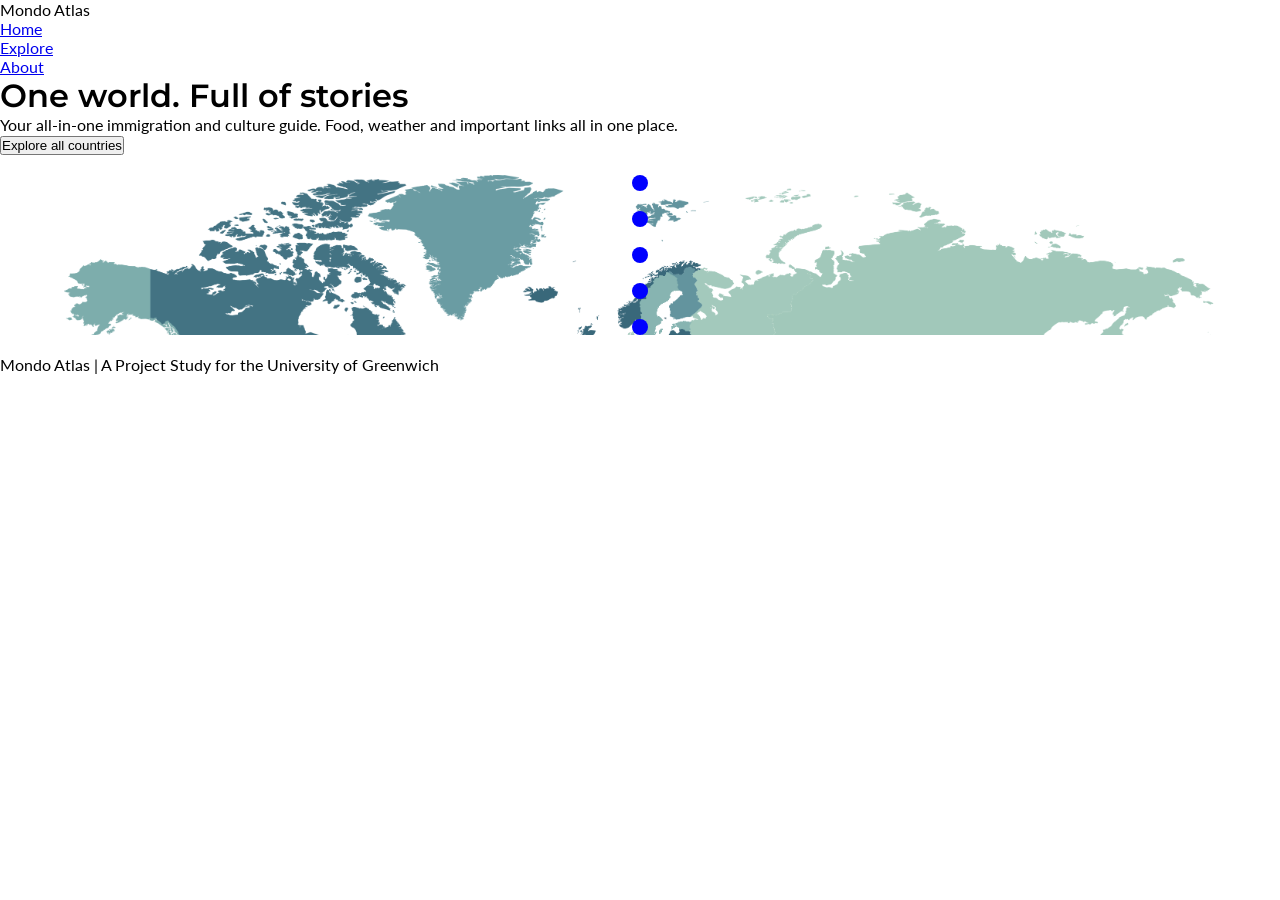
==== index.html @ 80919f71 "feat: add dots for map and initial hover effect" ====
<!DOCTYPE html>
<html lang="en">
<head>
    <title>Mondo Atlas - Home</title>
    <meta charset="UTF-8">
    <meta name="viewport" content="width=device-width, initial-scale=1.0">
    <link rel="stylesheet" type="text/css" href="css/style.css">

    <!-- Google Fonts -->
     <link rel="preconnect" href="https://fonts.googleapis.com">
    <link rel="preconnect" href="https://fonts.gstatic.com" crossorigin>
    <link href="https://fonts.googleapis.com/css2?family=Lato:ital,wght@0,100;0,300;0,400;0,700;0,900;1,100;1,300;1,400;1,700;1,900&family=Montserrat:ital,wght@0,100..900;1,100..900&display=swap" rel="stylesheet">
</head>
<body>
    <!-- Main page navigation -->
    <nav>
        <div>Mondo Atlas</div>
        <ul>
            <li><a href="./index.html">Home</a></li>
            <li><a href="./explore.html">Explore</a></li>
            <li><a href="./about.html">About</a></li>
        </ul>
    </nav>
    <!-- Main content -->
    <main>
        <!-- Hero Section -->
        <header>
            <h1>One world. Full of stories</h1>
            <p>Your all-in-one immigration and culture guide. Food, weather and important links all in one place.</p>
            <a href="./explore.html"><button type="button">Explore all countries</button></a>
        </header>
        <!-- Interactive map -->
        <section id="map">
            <a href="./countries/australia.html"><div class="countryDot" id="australiaDot"></div></a>
            <a href="./countries/canada.html"><div class="countryDot" id="canadaDot"></div></a>
            <a href="./countries/germany.html"><div class="countryDot" id="germanyDot"></div></a>
            <a href="./countries/uae.html"><div class="countryDot" id="uaeDot"></div></a>
            <a href="./countries/usa.html"><div class="countryDot" id="usaDot"></div></a>
        </section>
    </main>
    <footer>Mondo Atlas | A Project Study for the University of Greenwich</footer> 
</body>
</html>
---- css/style.css ----
/* General reset */
*, *::before, *::after {
    box-sizing: border-box;
    margin: 0;
    padding: 0;
}


/* :root {
    --primary: #0EA5E9;
    --primary-dark: #0369A1;
    --primary-light: #E0F2FE;
    --primary-ll: #F0F9FF;
    --surface: #ffffff;
    --surface-2: #F8FAFC;
    --surface-3: #F1F5F9;
    --text-1: #0F172A;
    --text-2: #475569;
    --text-3: #94A3B8;
    --border: #E2E8F0;
    --border-strong: #CBD5E1;
    --font: 'Segoe UI', Arial, sans-serif;
  }
*/

/* Sitewide styles */
body {
    font-family: Lato, sans-serif;
} 

h1, h2 {
    font-family: Montserrat, sans-serif;
    font-weight: 600;
}


/* Interactive Map styles */
#map{
    width: 90%;
    margin: 0 auto;
    background-image: url("../assets/images/world_map.png");
    background-size: cover;
    background-position: top;
}
.countryDot {
    background-color: blue;
    border-radius: 50%;
    width: 1em;
    height: 1em;
    margin: 20px auto;
}

.countryDot:hover {
    background-color: mediumblue;
    box-shadow: 0 0 0.5em 0.2em hsla(195, 53%, 79%, 0.75);
    transform: scale(1.5);
    transition: 0.25s ease-out;
    cursor: pointer;
}
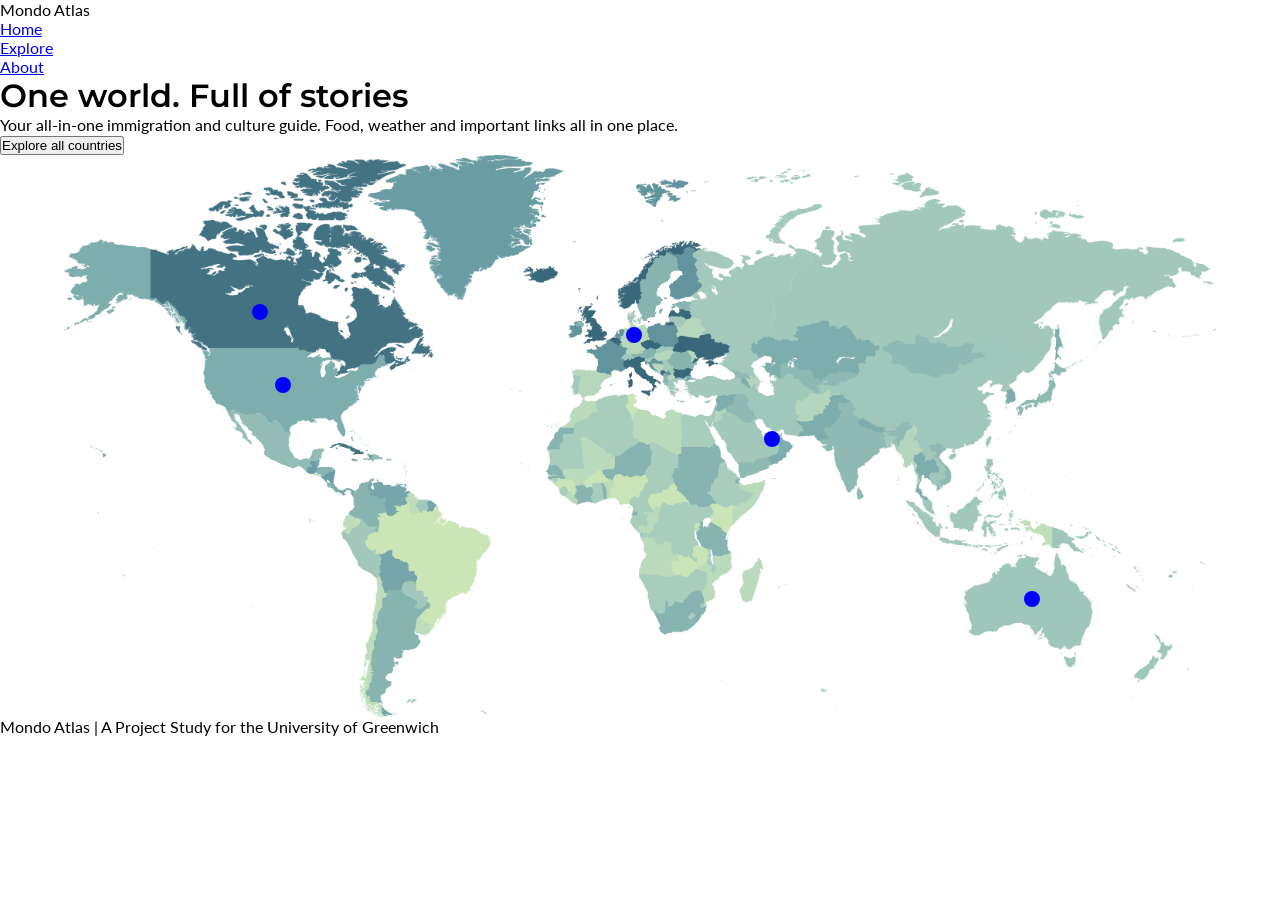
==== commit 4c777f4b: "style: make map dots respond to screen resizing" ====
--- a/index.html
+++ b/index.html
@@ -13,7 +13,7 @@
 </head>
 <body>
     <!-- Main page navigation -->
-    <nav>
+    <nav class="topNav">
         <div>Mondo Atlas</div>
         <ul>
             <li><a href="./index.html">Home</a></li>
--- a/css/style.css
+++ b/css/style.css
@@ -35,21 +35,53 @@
 
 
 /* Interactive Map styles */
+/* Map settings */
 #map{
     width: 90%;
+    max-width: 1600px;
     margin: 0 auto;
+    aspect-ratio: 2.05/1;
     background-image: url("../assets/images/world_map.png");
     background-size: cover;
+    background-repeat: no-repeat;
     background-position: top;
+    position:relative;
 }
+
+/* Dots positions */
 .countryDot {
+    position: absolute;
     background-color: blue;
     border-radius: 50%;
     width: 1em;
     height: 1em;
-    margin: 20px auto;
+    transform: translate(-50%, -50%);
 }
 
+#australiaDot {
+   top: 79%;
+   left: 84%;
+
+}
+#canadaDot {
+    top: 28%;
+    left: 17%;
+}
+
+#germanyDot {
+    top: 32%;
+    left: 49.5%;
+}
+#uaeDot {
+    top: 50.5%;
+    left: 61.5%;
+}
+#usaDot {
+    top: 41%;
+    left: 19%;
+}
+
+ /* Dots glow */
 .countryDot:hover {
     background-color: mediumblue;
     box-shadow: 0 0 0.5em 0.2em hsla(195, 53%, 79%, 0.75);
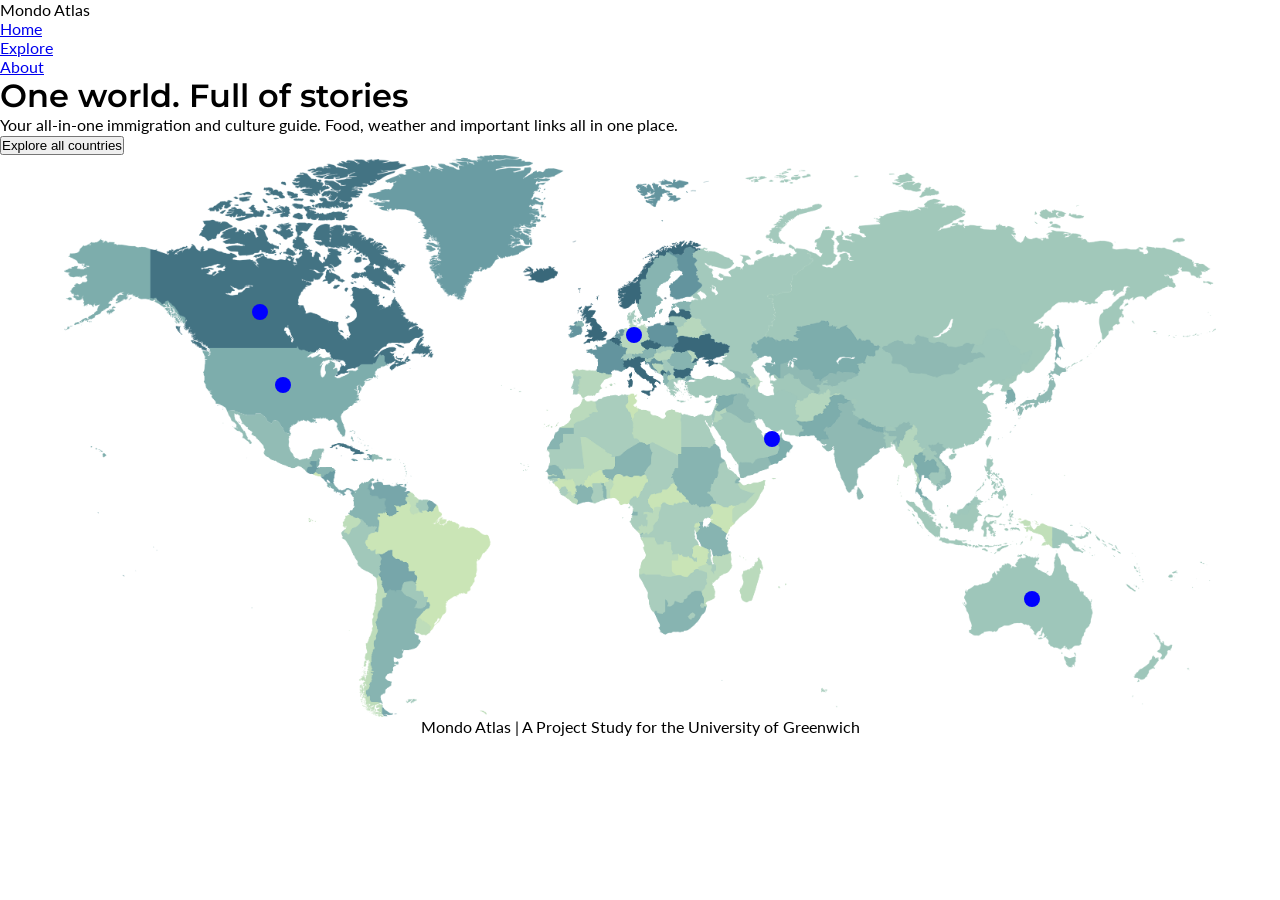
==== commit 20efe84a: "style: add flex to general page style" ====
--- a/index.html
+++ b/index.html
@@ -13,9 +13,9 @@
 </head>
 <body>
     <!-- Main page navigation -->
-    <nav class="topNav">
-        <div>Mondo Atlas</div>
-        <ul>
+    <nav id="topNav">
+        <div id="siteLogo">Mondo Atlas</div>
+        <ul id="navItems">
             <li><a href="./index.html">Home</a></li>
             <li><a href="./explore.html">Explore</a></li>
             <li><a href="./about.html">About</a></li>
--- a/css/style.css
+++ b/css/style.css
@@ -26,6 +26,8 @@
 /* Sitewide styles */
 body {
     font-family: Lato, sans-serif;
+    display: flex;
+    flex-direction: column;
 } 
 
 h1, h2 {
@@ -46,6 +48,7 @@
     background-repeat: no-repeat;
     background-position: top;
     position:relative;
+    flex-grow: 1;
 }
 
 /* Dots positions */
@@ -88,4 +91,8 @@
     transform: scale(1.5);
     transition: 0.25s ease-out;
     cursor: pointer;
+}
+
+footer {
+    align-self: center;
 }
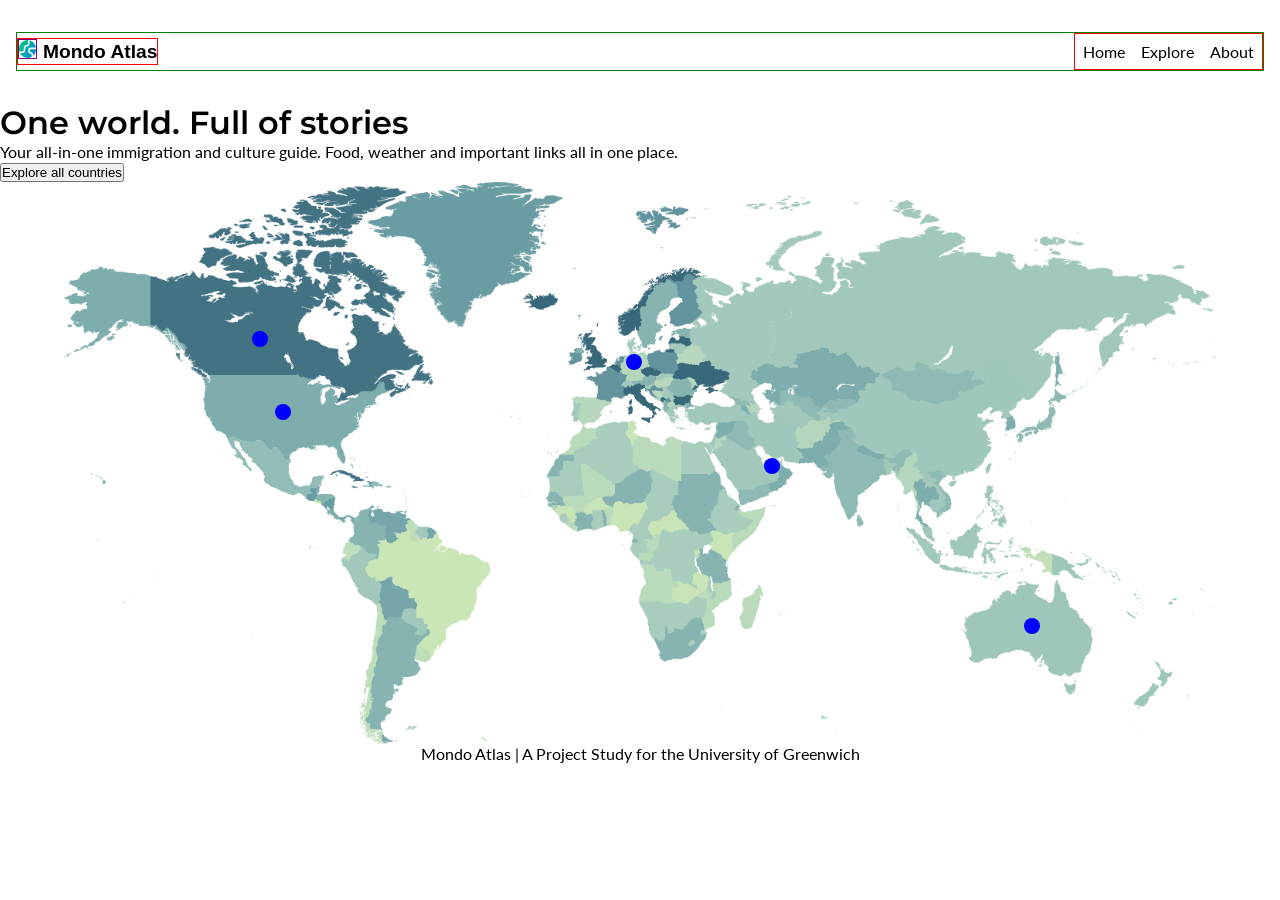
==== commit 240d389e: "feat: initialise navbar styling" ====
--- a/index.html
+++ b/index.html
@@ -14,7 +14,7 @@
 <body>
     <!-- Main page navigation -->
     <nav id="topNav">
-        <div id="siteLogo">Mondo Atlas</div>
+        <a href="./index.html"><div id="siteLogo"><img src="./assets/images/logo.svg" alt="globe logo"><span>Mondo Atlas</span></div></a>
         <ul id="navItems">
             <li><a href="./index.html">Home</a></li>
             <li><a href="./explore.html">Explore</a></li>
--- a/css/style.css
+++ b/css/style.css
@@ -23,7 +23,13 @@
   }
 */
 
-/* Sitewide styles */
+/* ====================================
+SITEWIDE STYLES
+==================================== */
+
+/* For reponsiveness:
+@media (max-width: 768px) {}
+@media (max-width: 576px) {} */
 body {
     font-family: Lato, sans-serif;
     display: flex;
@@ -35,7 +41,53 @@
     font-weight: 600;
 }
 
+/* Top navigation styles */
+#topNav {
+    display: flex;
+    justify-content: space-between;
+    align-items: center;
+    margin: 2em 1em;
+    border: 1px solid green;
 
+}
+
+#siteLogo {
+    font-family: Monserrat, sans-serif;
+    font-weight: 600;
+    font-size: 1.2em;
+    border: 1px solid red;
+    justify-content: center;
+}
+#siteLogo img {
+    height: 1em;
+    width: auto;
+    margin-right: 0.3em;
+    
+    border: 1px solid purple;
+}
+#topNav ul {
+    border: 1px solid red;
+    list-style: none;
+    display: flex;
+}
+
+#navItems li {
+    padding: 0.5em;
+}
+a, a:visited {
+    text-decoration: none;
+    color: black;
+}
+
+/* Footer Styles */
+footer {
+    align-self: center;
+}
+
+
+/* ====================================
+INDEX PAGE STYLES
+==================================== */
 /* Interactive Map styles */
 /* Map settings */
 #map{
@@ -93,6 +145,3 @@
     cursor: pointer;
 }
 
-footer {
-    align-self: center;
-}
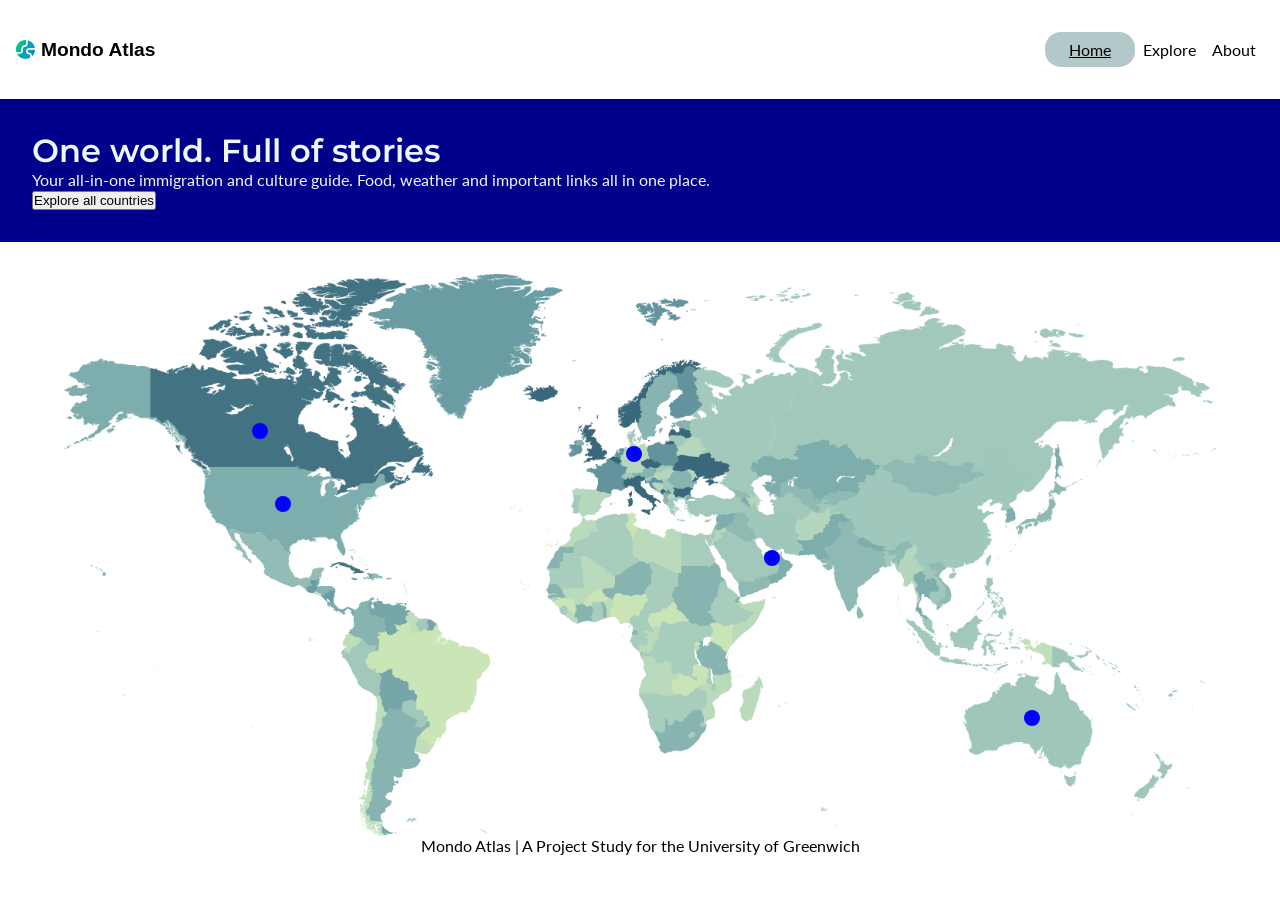
==== commit e070e706: "feat: add general stule to top nav bar index.html" ====
--- a/index.html
+++ b/index.html
@@ -16,7 +16,7 @@
     <nav id="topNav">
         <a href="./index.html"><div id="siteLogo"><img src="./assets/images/logo.svg" alt="globe logo"><span>Mondo Atlas</span></div></a>
         <ul id="navItems">
-            <li><a href="./index.html">Home</a></li>
+            <li id="activeNav"><a href="./index.html">Home</a></li>
             <li><a href="./explore.html">Explore</a></li>
             <li><a href="./about.html">About</a></li>
         </ul>
@@ -24,7 +24,7 @@
     <!-- Main content -->
     <main>
         <!-- Hero Section -->
-        <header>
+        <header class="heroSection">
             <h1>One world. Full of stories</h1>
             <p>Your all-in-one immigration and culture guide. Food, weather and important links all in one place.</p>
             <a href="./explore.html"><button type="button">Explore all countries</button></a>
--- a/css/style.css
+++ b/css/style.css
@@ -47,7 +47,6 @@
     justify-content: space-between;
     align-items: center;
     margin: 2em 1em;
-    border: 1px solid green;
 
 }
 
@@ -55,18 +54,16 @@
     font-family: Monserrat, sans-serif;
     font-weight: 600;
     font-size: 1.2em;
-    border: 1px solid red;
-    justify-content: center;
+    display: flex;
+    align-items: center;
 }
 #siteLogo img {
     height: 1em;
     width: auto;
     margin-right: 0.3em;
-    
-    border: 1px solid purple;
 }
+
 #topNav ul {
-    border: 1px solid red;
     list-style: none;
     display: flex;
 }
@@ -78,11 +75,43 @@
     text-decoration: none;
     color: black;
 }
+#navItems a:hover{
+    text-decoration: underline solid 1px blue;
+    color: blue;
+    padding-bottom: 5px;
+}
+
+#activeNav {
+    background-color: rgb(179, 201, 201);
+    border-radius: 1em;
+    text-decoration: underline solid 1px;
+}
+#activeNav a{
+    padding: 1em;
+}
+#navItems a:active {
+    color: rgb(165, 171, 177);
+    text-decoration: underline solid 1px;
+}
+
+
+/* Hero Section */
+.heroSection {
+    background-color: darkblue;
+    color: aliceblue;
+    padding: 2em;
+    margin-bottom: 2em;
+}
+
+
 
 /* Footer Styles */
 footer {
     align-self: center;
 }
+
+
+
 
 
 /* ====================================
@@ -140,7 +169,7 @@
 .countryDot:hover {
     background-color: mediumblue;
     box-shadow: 0 0 0.5em 0.2em hsla(195, 53%, 79%, 0.75);
-    transform: scale(1.5);
+    transform: scale(1.5) translate(-30%, -30%);
     transition: 0.25s ease-out;
     cursor: pointer;
 }
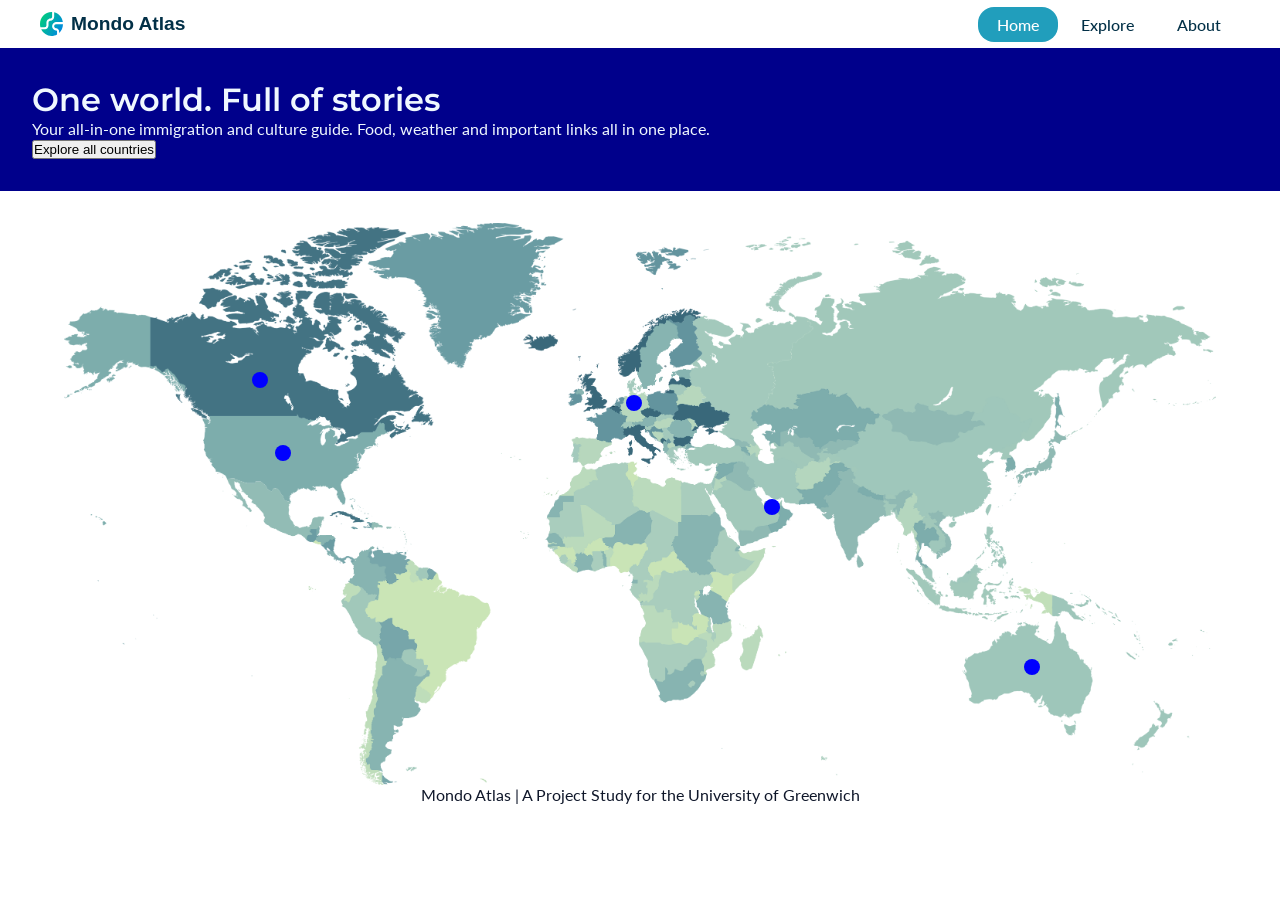
==== commit 92beff2e: "feat: apply styled navigations to all pages" ====
--- a/index.html
+++ b/index.html
@@ -1,5 +1,6 @@
 <!DOCTYPE html>
 <html lang="en">
+
 <head>
     <title>Mondo Atlas - Home</title>
     <meta charset="UTF-8">
@@ -7,14 +8,19 @@
     <link rel="stylesheet" type="text/css" href="css/style.css">
 
     <!-- Google Fonts -->
-     <link rel="preconnect" href="https://fonts.googleapis.com">
+    <link rel="preconnect" href="https://fonts.googleapis.com">
     <link rel="preconnect" href="https://fonts.gstatic.com" crossorigin>
-    <link href="https://fonts.googleapis.com/css2?family=Lato:ital,wght@0,100;0,300;0,400;0,700;0,900;1,100;1,300;1,400;1,700;1,900&family=Montserrat:ital,wght@0,100..900;1,100..900&display=swap" rel="stylesheet">
+    <link
+        href="https://fonts.googleapis.com/css2?family=Lato:ital,wght@0,100;0,300;0,400;0,700;0,900;1,100;1,300;1,400;1,700;1,900&family=Montserrat:ital,wght@0,100..900;1,100..900&display=swap"
+        rel="stylesheet">
 </head>
+
 <body>
     <!-- Main page navigation -->
     <nav id="topNav">
-        <a href="./index.html"><div id="siteLogo"><img src="./assets/images/logo.svg" alt="globe logo"><span>Mondo Atlas</span></div></a>
+        <a href="./index.html">
+            <div id="siteLogo"><img src="./assets/images/logo.svg" alt="globe logo"><span>Mondo Atlas</span></div>
+        </a>
         <ul id="navItems">
             <li id="activeNav"><a href="./index.html">Home</a></li>
             <li><a href="./explore.html">Explore</a></li>
@@ -31,13 +37,24 @@
         </header>
         <!-- Interactive map -->
         <section id="map">
-            <a href="./countries/australia.html"><div class="countryDot" id="australiaDot"></div></a>
-            <a href="./countries/canada.html"><div class="countryDot" id="canadaDot"></div></a>
-            <a href="./countries/germany.html"><div class="countryDot" id="germanyDot"></div></a>
-            <a href="./countries/uae.html"><div class="countryDot" id="uaeDot"></div></a>
-            <a href="./countries/usa.html"><div class="countryDot" id="usaDot"></div></a>
+            <a href="./countries/australia.html">
+                <div class="countryDot" id="australiaDot"></div>
+            </a>
+            <a href="./countries/canada.html">
+                <div class="countryDot" id="canadaDot"></div>
+            </a>
+            <a href="./countries/germany.html">
+                <div class="countryDot" id="germanyDot"></div>
+            </a>
+            <a href="./countries/uae.html">
+                <div class="countryDot" id="uaeDot"></div>
+            </a>
+            <a href="./countries/usa.html">
+                <div class="countryDot" id="usaDot"></div>
+            </a>
         </section>
     </main>
-    <footer>Mondo Atlas | A Project Study for the University of Greenwich</footer> 
+    <footer>Mondo Atlas | A Project Study for the University of Greenwich</footer>
 </body>
+
 </html>
--- a/css/style.css
+++ b/css/style.css
@@ -1,27 +1,11 @@
 /* General reset */
-*, *::before, *::after {
+*,
+*::before,
+*::after {
     box-sizing: border-box;
     margin: 0;
     padding: 0;
 }
-
-
-/* :root {
-    --primary: #0EA5E9;
-    --primary-dark: #0369A1;
-    --primary-light: #E0F2FE;
-    --primary-ll: #F0F9FF;
-    --surface: #ffffff;
-    --surface-2: #F8FAFC;
-    --surface-3: #F1F5F9;
-    --text-1: #0F172A;
-    --text-2: #475569;
-    --text-3: #94A3B8;
-    --border: #E2E8F0;
-    --border-strong: #CBD5E1;
-    --font: 'Segoe UI', Arial, sans-serif;
-  }
-*/
 
 /* ====================================
 SITEWIDE STYLES
@@ -30,72 +14,108 @@
 /* For reponsiveness:
 @media (max-width: 768px) {}
 @media (max-width: 576px) {} */
+
+
+/* COLOURS REFERENCES
+#023047 - Primary Text
+#219EBC - Accent/Active
+#8ECAE6 - Soft background/hover
+#FFB703 - Call to action/shocking value
+#fb8500 - hover for accent/important info*/
+
 body {
     font-family: Lato, sans-serif;
     display: flex;
     flex-direction: column;
-} 
+    color: #0F172A;
+    background-color: white;
+    min-height: 100vh;
+}
 
-h1, h2 {
+main {
+    width: 100%;
+}
+
+h1,
+h2 {
     font-family: Montserrat, sans-serif;
     font-weight: 600;
 }
 
-/* Top navigation styles */
+/*===== Top navigation styles  =====*/
+a,
+a:visited {
+    text-decoration: none;
+    color: black;
+}
+
 #topNav {
     display: flex;
     justify-content: space-between;
     align-items: center;
-    margin: 2em 1em;
+    margin: 0 auto;
+    height: 3em;
+    padding: 0 2.5em;
+    width: 100%;
 
 }
 
 #siteLogo {
     font-family: Monserrat, sans-serif;
+    color: #023047;
     font-weight: 600;
     font-size: 1.2em;
     display: flex;
     align-items: center;
+    gap: 0.5rem;
+    text-decoration: none;
 }
+
 #siteLogo img {
-    height: 1em;
+    height: 1.2em;
     width: auto;
-    margin-right: 0.3em;
 }
 
 #topNav ul {
     list-style: none;
     display: flex;
+    gap: 0.25rem;
+    align-items: center;
 }
 
-#navItems li {
-    padding: 0.5em;
-}
-a, a:visited {
-    text-decoration: none;
-    color: black;
-}
-#navItems a:hover{
-    text-decoration: underline solid 1px blue;
-    color: blue;
-    padding-bottom: 5px;
+#navItems li a {
+    display: inline-block;
+    padding: 0.5em 1.2em;
+    color: #023047;
+    font-weight: 500;
+    transition: all 0.2s ease;
 }
 
-#activeNav {
-    background-color: rgb(179, 201, 201);
+#navItems a:hover {
+    background-color: rgba(142, 202, 230, 0.302);
+    color: #023047;
     border-radius: 1em;
-    text-decoration: underline solid 1px;
+    text-decoration: underline solid 2px #219ebc;
+    text-underline-offset: 0.3rem;
+    transform: translateY(-2px);
 }
-#activeNav a{
-    padding: 1em;
-}
+
 #navItems a:active {
     color: rgb(165, 171, 177);
-    text-decoration: underline solid 1px;
+}
+
+li#activeNav a {
+    background-color: #219ebc;
+    color: #fff;
+    border-radius: 1em;
+    /* text-decoration: underline solid 2px #fff;
+    text-underline-offset: 0.3rem; */
+
 }
 
 
-/* Hero Section */
+
+/*===== Hero Section =====*/
 .heroSection {
     background-color: darkblue;
     color: aliceblue;
@@ -105,7 +125,7 @@
 
 
 
-/* Footer Styles */
+/*===== Footer Styles =====*/
 footer {
     align-self: center;
 }
@@ -119,7 +139,7 @@
 ==================================== */
 /* Interactive Map styles */
 /* Map settings */
-#map{
+#map {
     width: 90%;
     max-width: 1600px;
     margin: 0 auto;
@@ -128,7 +148,7 @@
     background-size: cover;
     background-repeat: no-repeat;
     background-position: top;
-    position:relative;
+    position: relative;
     flex-grow: 1;
 }
 
@@ -143,10 +163,11 @@
 }
 
 #australiaDot {
-   top: 79%;
-   left: 84%;
+    top: 79%;
+    left: 84%;
 
 }
+
 #canadaDot {
     top: 28%;
     left: 17%;
@@ -156,21 +177,22 @@
     top: 32%;
     left: 49.5%;
 }
+
 #uaeDot {
     top: 50.5%;
     left: 61.5%;
 }
+
 #usaDot {
     top: 41%;
     left: 19%;
 }
 
- /* Dots glow */
+/* Dots glow */
 .countryDot:hover {
     background-color: mediumblue;
     box-shadow: 0 0 0.5em 0.2em hsla(195, 53%, 79%, 0.75);
     transform: scale(1.5) translate(-30%, -30%);
     transition: 0.25s ease-out;
     cursor: pointer;
-}
-
+}
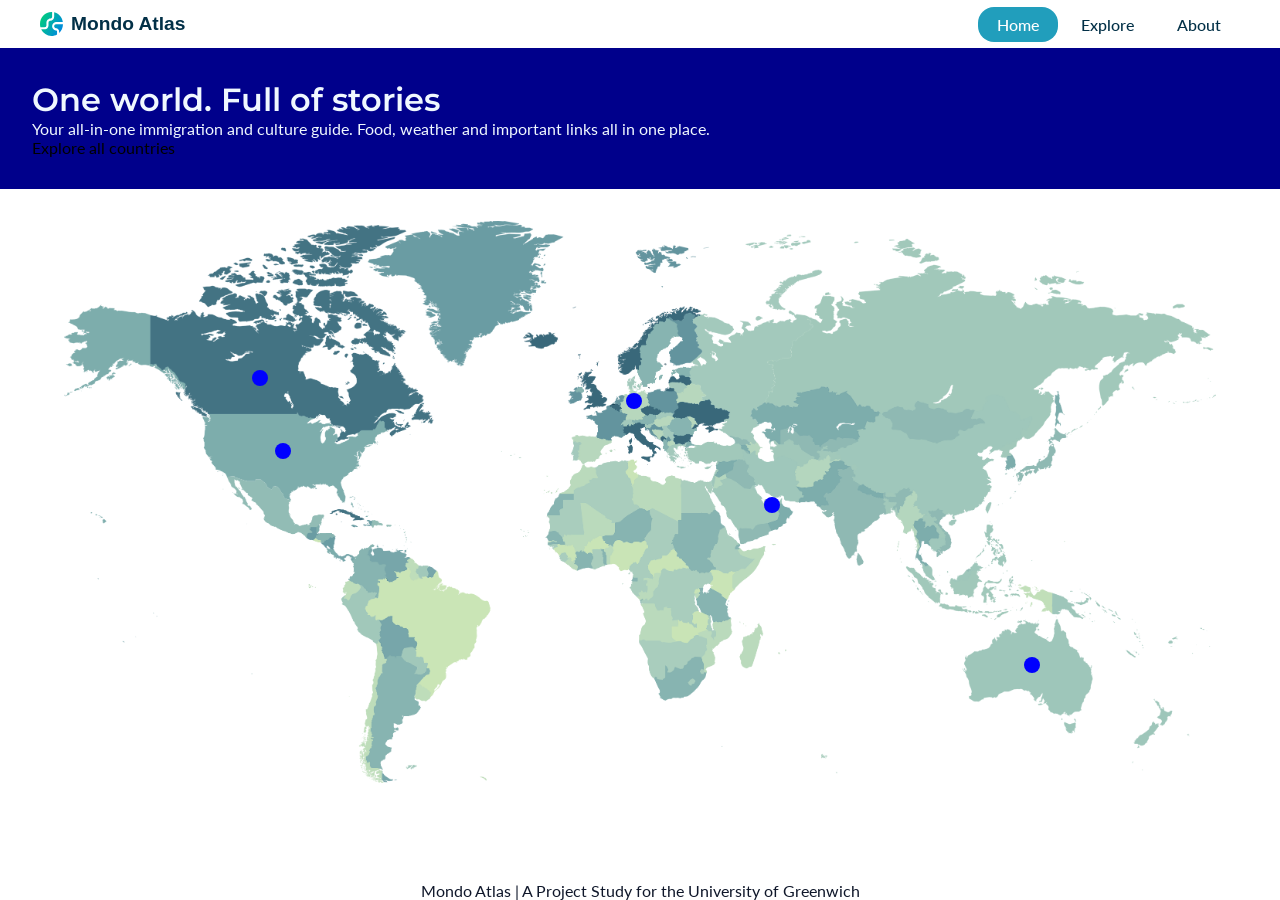
==== commit d37a8b78: "feat: flex push footer to bottom" ====
--- a/index.html
+++ b/index.html
@@ -33,7 +33,7 @@
         <header class="heroSection">
             <h1>One world. Full of stories</h1>
             <p>Your all-in-one immigration and culture guide. Food, weather and important links all in one place.</p>
-            <a href="./explore.html"><button type="button">Explore all countries</button></a>
+            <a href="./explore.html" class="hero-button">Explore all countries</a>
         </header>
         <!-- Interactive map -->
         <section id="map">
--- a/css/style.css
+++ b/css/style.css
@@ -34,6 +34,7 @@
 
 main {
     width: 100%;
+    flex-grow: 1;
 }
 
 h1,
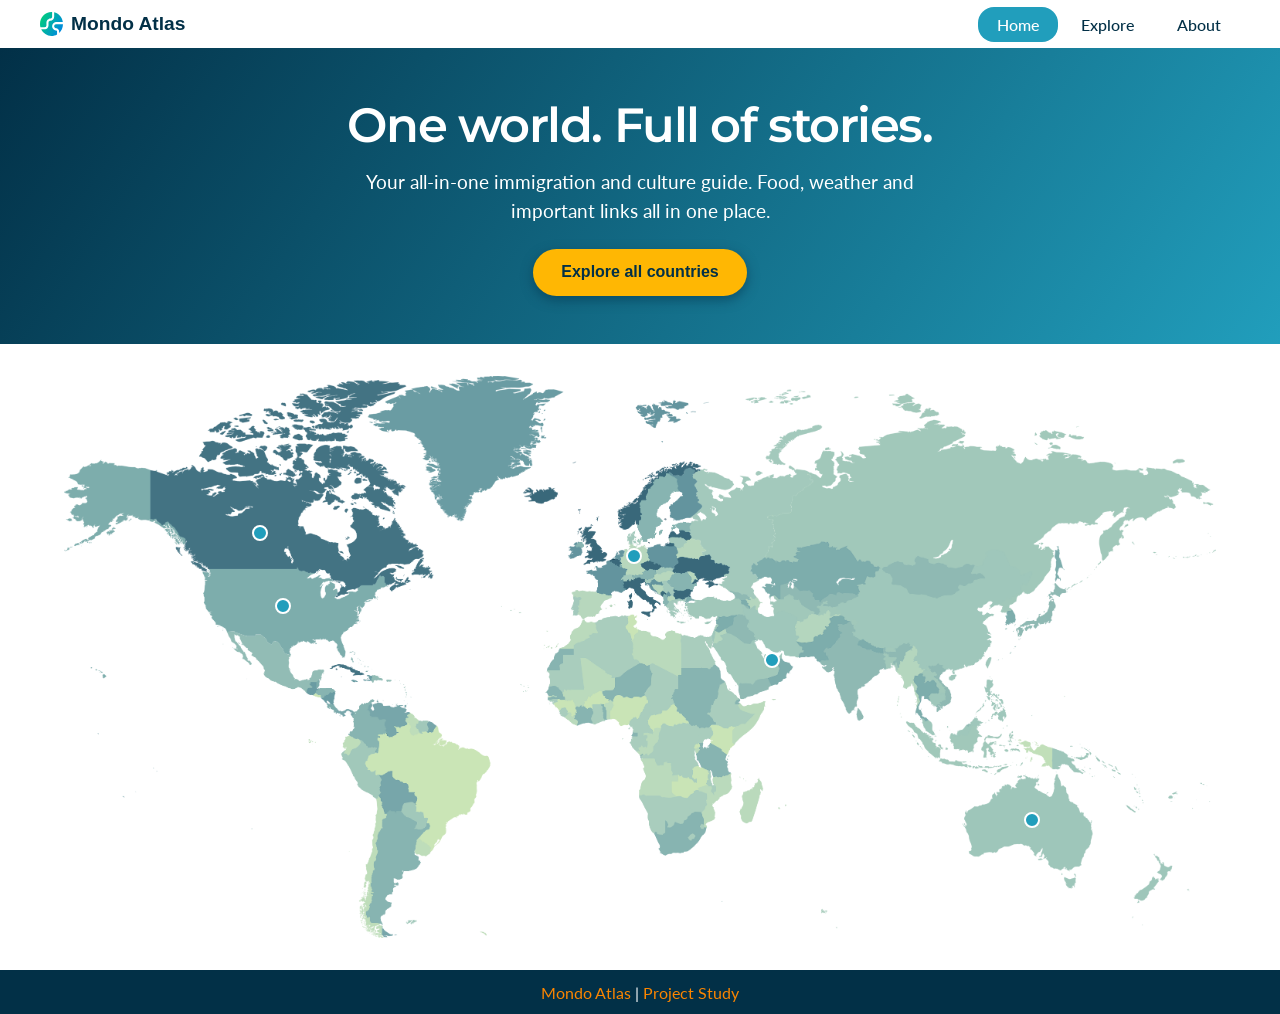
==== commit 50b1f28f: "feat: apply styles to footer" ====
--- a/index.html
+++ b/index.html
@@ -31,9 +31,9 @@
     <main>
         <!-- Hero Section -->
         <header class="heroSection">
-            <h1>One world. Full of stories</h1>
+            <h1>One world. Full of stories.</h1>
             <p>Your all-in-one immigration and culture guide. Food, weather and important links all in one place.</p>
-            <a href="./explore.html" class="hero-button">Explore all countries</a>
+            <a href="./explore.html" class="heroButton">Explore all countries</a>
         </header>
         <!-- Interactive map -->
         <section id="map">
@@ -54,7 +54,7 @@
             </a>
         </section>
     </main>
-    <footer>Mondo Atlas | A Project Study for the University of Greenwich</footer>
+    <footer><a href=index.html>Mondo Atlas</a> | <a href="about.html">Project Study</a></footer>
 </body>
 
 </html>
--- a/css/style.css
+++ b/css/style.css
@@ -43,12 +43,13 @@
     font-weight: 600;
 }
 
-/*===== Top navigation styles  =====*/
 a,
 a:visited {
     text-decoration: none;
-    color: black;
-}
+    color: #fb8500;
+}
+
+/*===== Top navigation styles  =====*/
 
 #topNav {
     display: flex;
@@ -102,7 +103,7 @@
 }
 
 #navItems a:active {
-    color: rgb(165, 171, 177);
+    color: #fb8500;
 }
 
 li#activeNav a {
@@ -118,28 +119,79 @@
 
 /*===== Hero Section =====*/
 .heroSection {
-    background-color: darkblue;
-    color: aliceblue;
-    padding: 2em;
+    background: linear-gradient(125deg, #023047 0%, #219ebc 100%);
+    color: #fff;
+    padding: 3em 2em;
+    text-align: center;
     margin-bottom: 2em;
 }
 
+.heroSection h1 {
+    font-size: 3em;
+    margin-bottom: 0.3em;
+    letter-spacing: -0.03em;
+}
+
+.heroSection p {
+    font-size: 1.2em;
+    max-width: 600px;
+    margin: 0 auto 1.2em auto;
+    line-height: 1.5em;
+}
+
+/* Button styles */
+.heroSection .heroButton {
+    display: inline-block;
+    background-color: #ffb703;
+    color: #023047;
+    font-family: Monserrat, sans-serif;
+    font-weight: 600;
+    padding: 0.9em 1.8em;
+    border-radius: 2em;
+    box-shadow: 0 4px 12px rgba(2, 48, 71, 0.502);
+    transition: all 0.2s ease;
+}
+
+.heroSection .heroButton:hover {
+    background-color: #fb8500;
+    color: #fff;
+    /* transform: translateY(-2px); */
+}
+
+.heroSection .heroButton:active {
+    color: #fb8500;
+    background-color: #0F172A;
+}
 
 
 /*===== Footer Styles =====*/
-footer {
-    align-self: center;
-}
-
-
-
+footer,
+footer a:visited {
+    width: 100%;
+    text-align: center;
+    color: #fff;
+    background-color: #023047;
+    padding: 0.8em 2em;
+    margin-top: 2em;
+}
+
+footer a {
+    transition: all 0.2s ease;
+}
+
+footer a:hover {
+    color: #ffb703;
+}
+
+footer a:active {
+    color: #fb8500;
+}
 
 
 /* ====================================
 INDEX PAGE STYLES
 ==================================== */
-/* Interactive Map styles */
-/* Map settings */
+/* Map styles */
 #map {
     width: 90%;
     max-width: 1600px;
@@ -150,23 +202,23 @@
     background-repeat: no-repeat;
     background-position: top;
     position: relative;
-    flex-grow: 1;
 }
 
 /* Dots positions */
 .countryDot {
     position: absolute;
-    background-color: blue;
+    background-color: #219ebc;
+    border: 2px solid #fff;
     border-radius: 50%;
     width: 1em;
     height: 1em;
     transform: translate(-50%, -50%);
+    transition: all 0.2s ease-out;
 }
 
 #australiaDot {
     top: 79%;
     left: 84%;
-
 }
 
 #canadaDot {
@@ -191,9 +243,8 @@
 
 /* Dots glow */
 .countryDot:hover {
-    background-color: mediumblue;
-    box-shadow: 0 0 0.5em 0.2em hsla(195, 53%, 79%, 0.75);
+    background-color: #fb8500;
+    box-shadow: 0 0 0.8em 0.2em rgba(255, 255, 255, 0.6);
     transform: scale(1.5) translate(-30%, -30%);
-    transition: 0.25s ease-out;
     cursor: pointer;
 }
